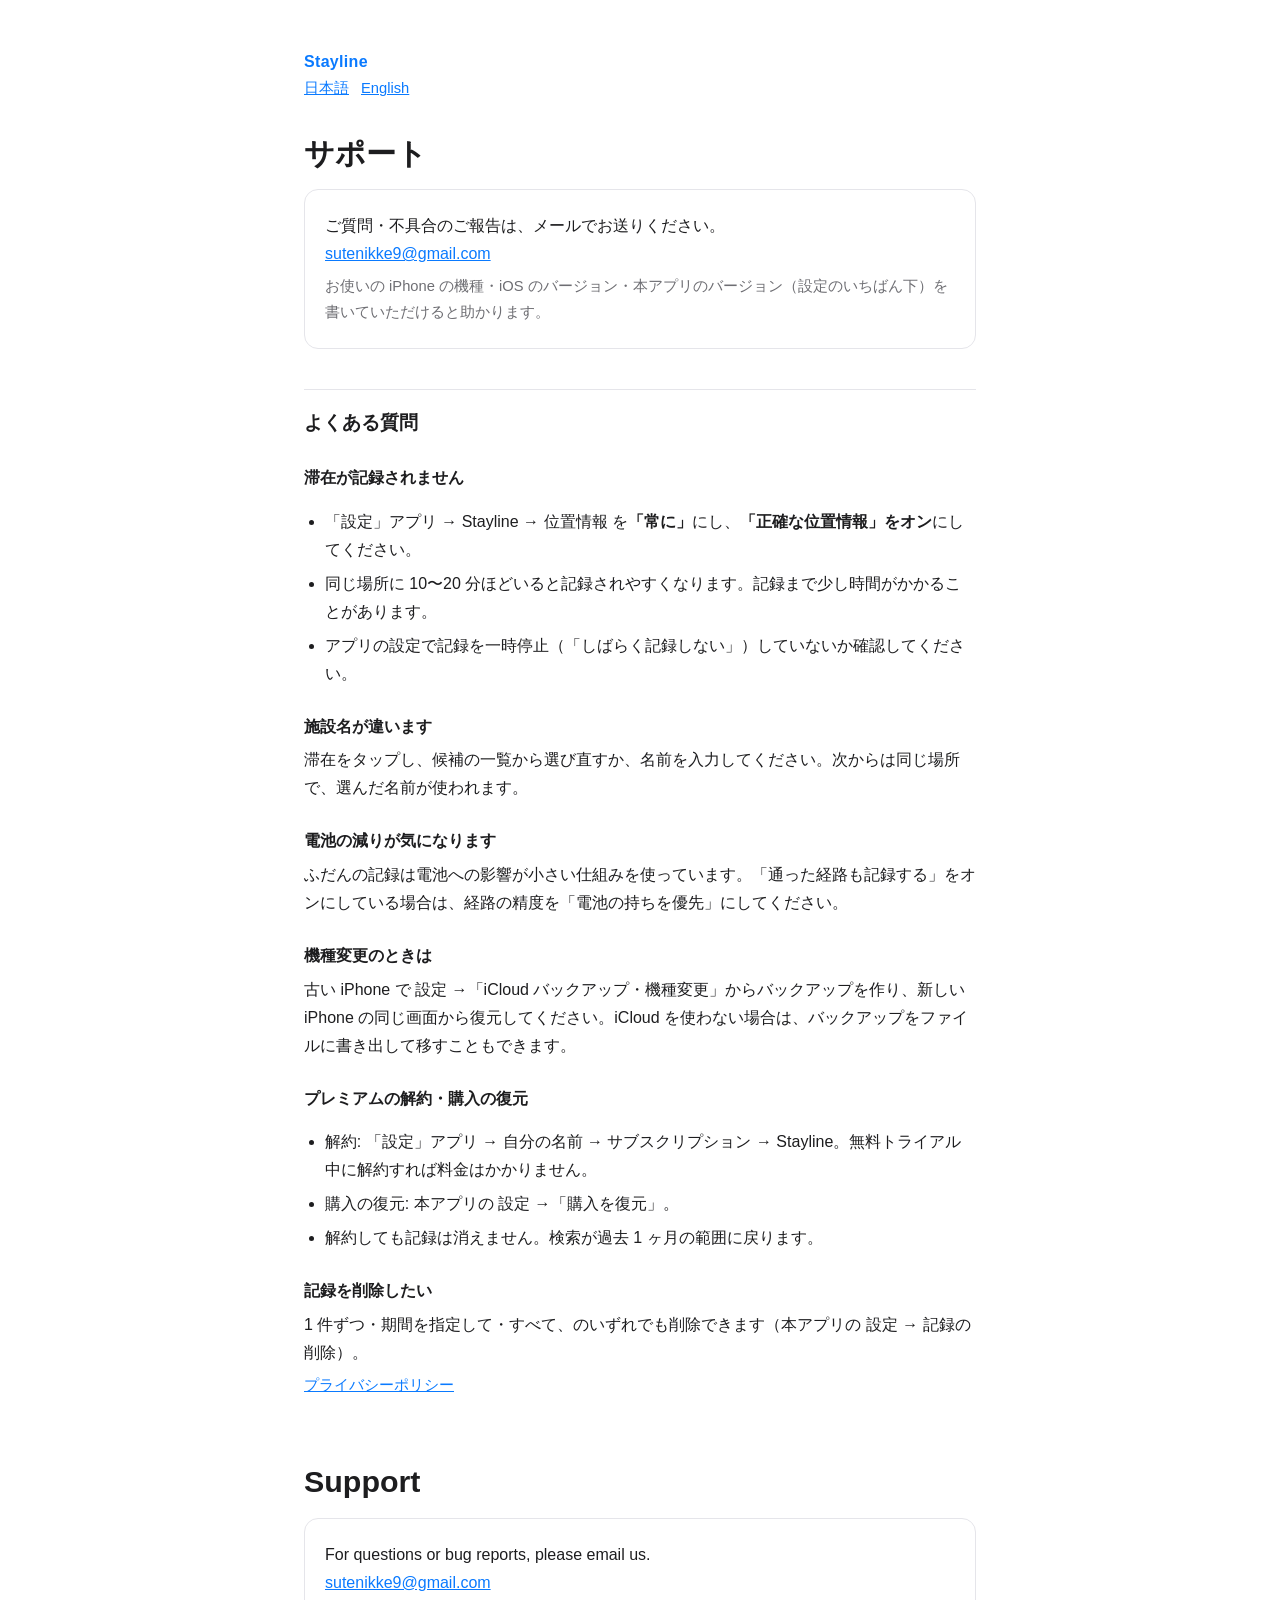
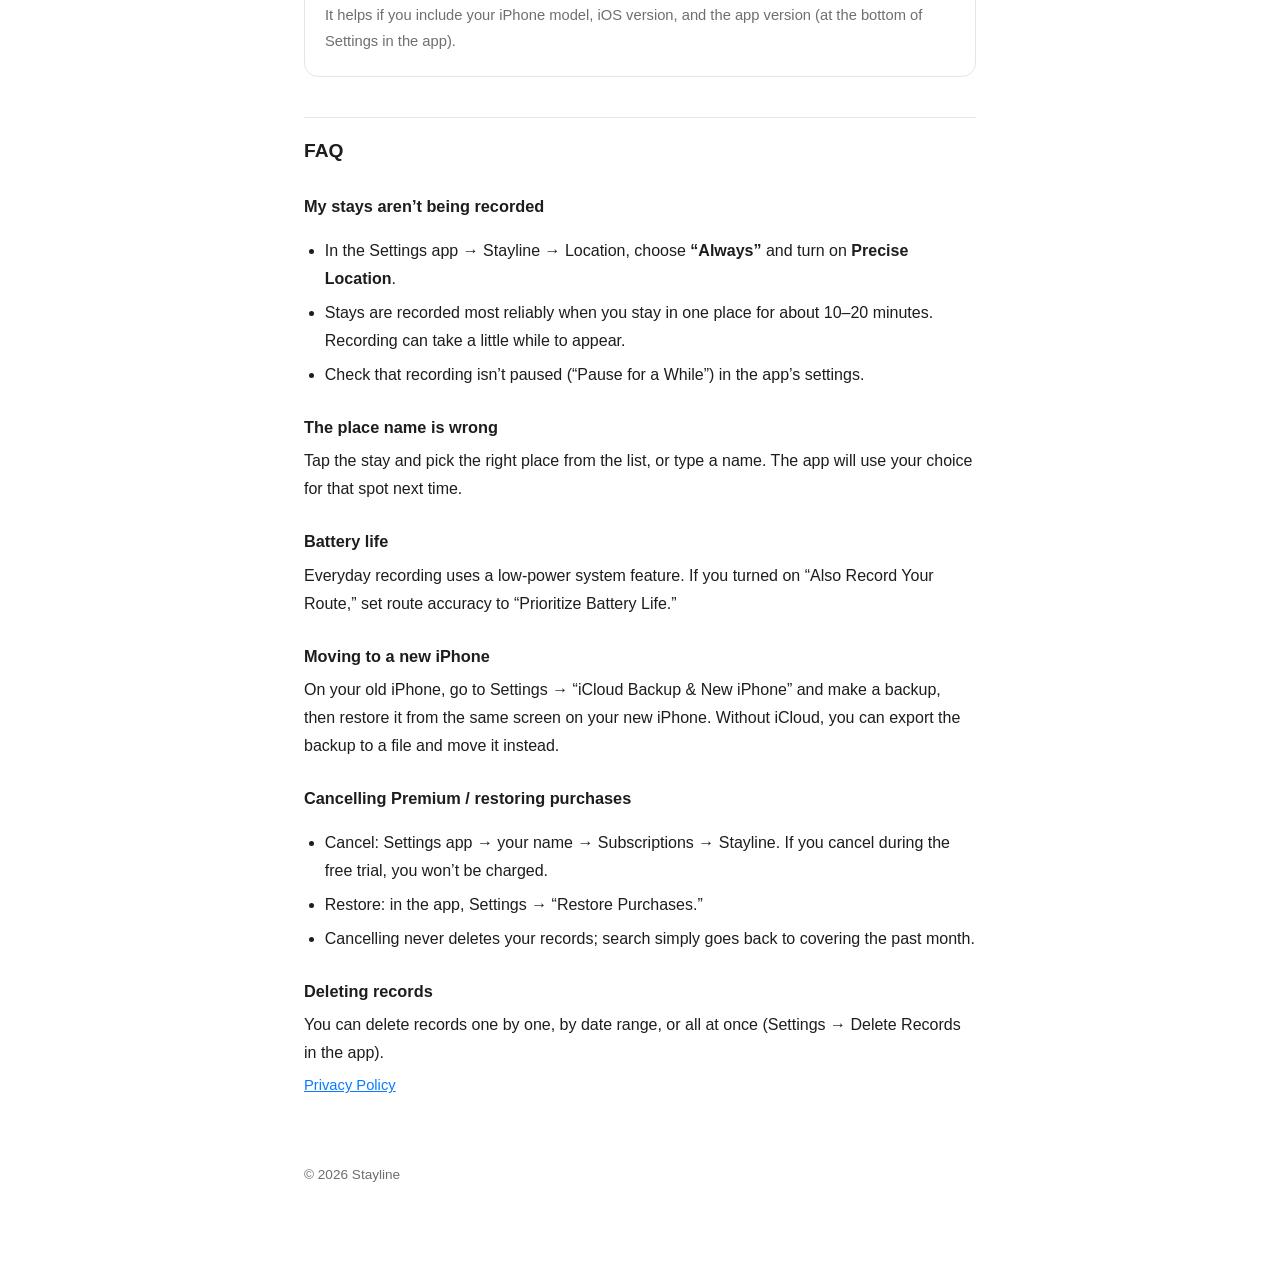
==== support/index.html @ b08b5094 "Add files via upload" ====
<!DOCTYPE html>
<html lang="ja">
<head>
<meta charset="utf-8">
<meta name="viewport" content="width=device-width, initial-scale=1">
<title>サポート / Support — Stayline</title>
<link rel="stylesheet" href="../style.css">
</head>
<body>
<main>
<header>
  <a class="app" href="../">Stayline</a>
  <div class="lang"><a href="#ja">日本語</a><a href="#en">English</a></div>
</header>

<section id="ja" lang="ja">
<h1>サポート</h1>
<div class="card">
  <p>ご質問・不具合のご報告は、メールでお送りください。<br><a href="mailto:sutenikke9@gmail.com">sutenikke9@gmail.com</a></p>
  <p class="muted">お使いの iPhone の機種・iOS のバージョン・本アプリのバージョン（設定のいちばん下）を書いていただけると助かります。</p>
</div>

<h2>よくある質問</h2>
<h3>滞在が記録されません</h3>
<ul>
  <li>「設定」アプリ → Stayline → 位置情報 を<strong>「常に」</strong>にし、<strong>「正確な位置情報」をオン</strong>にしてください。</li>
  <li>同じ場所に 10〜20 分ほどいると記録されやすくなります。記録まで少し時間がかかることがあります。</li>
  <li>アプリの設定で記録を一時停止（「しばらく記録しない」）していないか確認してください。</li>
</ul>
<h3>施設名が違います</h3>
<p>滞在をタップし、候補の一覧から選び直すか、名前を入力してください。次からは同じ場所で、選んだ名前が使われます。</p>
<h3>電池の減りが気になります</h3>
<p>ふだんの記録は電池への影響が小さい仕組みを使っています。「通った経路も記録する」をオンにしている場合は、経路の精度を「電池の持ちを優先」にしてください。</p>
<h3>機種変更のときは</h3>
<p>古い iPhone で 設定 →「iCloud バックアップ・機種変更」からバックアップを作り、新しい iPhone の同じ画面から復元してください。iCloud を使わない場合は、バックアップをファイルに書き出して移すこともできます。</p>
<h3>プレミアムの解約・購入の復元</h3>
<ul>
  <li>解約: 「設定」アプリ → 自分の名前 → サブスクリプション → Stayline。無料トライアル中に解約すれば料金はかかりません。</li>
  <li>購入の復元: 本アプリの 設定 →「購入を復元」。</li>
  <li>解約しても記録は消えません。検索が過去 1 ヶ月の範囲に戻ります。</li>
</ul>
<h3>記録を削除したい</h3>
<p>1 件ずつ・期間を指定して・すべて、のいずれでも削除できます（本アプリの 設定 → 記録の削除）。</p>
<p class="muted"><a href="../privacy/">プライバシーポリシー</a></p>
</section>

<section id="en" lang="en">
<h1>Support</h1>
<div class="card">
  <p>For questions or bug reports, please email us.<br><a href="mailto:sutenikke9@gmail.com">sutenikke9@gmail.com</a></p>
  <p class="muted">It helps if you include your iPhone model, iOS version, and the app version (at the bottom of Settings in the app).</p>
</div>

<h2>FAQ</h2>
<h3>My stays aren’t being recorded</h3>
<ul>
  <li>In the Settings app → Stayline → Location, choose <strong>“Always”</strong> and turn on <strong>Precise Location</strong>.</li>
  <li>Stays are recorded most reliably when you stay in one place for about 10–20 minutes. Recording can take a little while to appear.</li>
  <li>Check that recording isn’t paused (“Pause for a While”) in the app’s settings.</li>
</ul>
<h3>The place name is wrong</h3>
<p>Tap the stay and pick the right place from the list, or type a name. The app will use your choice for that spot next time.</p>
<h3>Battery life</h3>
<p>Everyday recording uses a low-power system feature. If you turned on “Also Record Your Route,” set route accuracy to “Prioritize Battery Life.”</p>
<h3>Moving to a new iPhone</h3>
<p>On your old iPhone, go to Settings → “iCloud Backup &amp; New iPhone” and make a backup, then restore it from the same screen on your new iPhone. Without iCloud, you can export the backup to a file and move it instead.</p>
<h3>Cancelling Premium / restoring purchases</h3>
<ul>
  <li>Cancel: Settings app → your name → Subscriptions → Stayline. If you cancel during the free trial, you won’t be charged.</li>
  <li>Restore: in the app, Settings → “Restore Purchases.”</li>
  <li>Cancelling never deletes your records; search simply goes back to covering the past month.</li>
</ul>
<h3>Deleting records</h3>
<p>You can delete records one by one, by date range, or all at once (Settings → Delete Records in the app).</p>
<p class="muted"><a href="../privacy/">Privacy Policy</a></p>
</section>

<footer>© 2026 Stayline</footer>
</main>
</body>
</html>
---- style.css ----
:root { color-scheme: light dark; --fg:#1d1d1f; --muted:#6e6e73; --bg:#fff; --line:#e5e5ea; --accent:#0a7aff; }
@media (prefers-color-scheme: dark) { :root { --fg:#f5f5f7; --muted:#a1a1a6; --bg:#111113; --line:#2c2c2e; --accent:#409cff; } }
* { box-sizing: border-box; }
body { margin:0; background:var(--bg); color:var(--fg); font: 16px/1.75 -apple-system, BlinkMacSystemFont, "Hiragino Sans", "Helvetica Neue", sans-serif; }
main { max-width: 720px; margin: 0 auto; padding: 48px 24px 80px; }
header { margin-bottom: 32px; }
.app { font-weight: 700; letter-spacing: .02em; color: var(--accent); text-decoration: none; }
h1 { font-size: 1.9rem; line-height: 1.3; margin: 8px 0 4px; }
h2 { font-size: 1.2rem; margin: 40px 0 8px; padding-top: 16px; border-top: 1px solid var(--line); }
h3 { font-size: 1.02rem; margin: 24px 0 4px; }
p, li { margin: 6px 0; }
ul { padding-left: 1.3em; }
.muted { color: var(--muted); font-size: .92rem; }
.lang { display:flex; gap:12px; font-size:.92rem; }
.lang a { color: var(--accent); }
section + section { margin-top: 64px; }
a { color: var(--accent); }
.card { border:1px solid var(--line); border-radius:14px; padding:16px 20px; margin:16px 0; }
footer { margin-top: 64px; font-size: .85rem; color: var(--muted); }
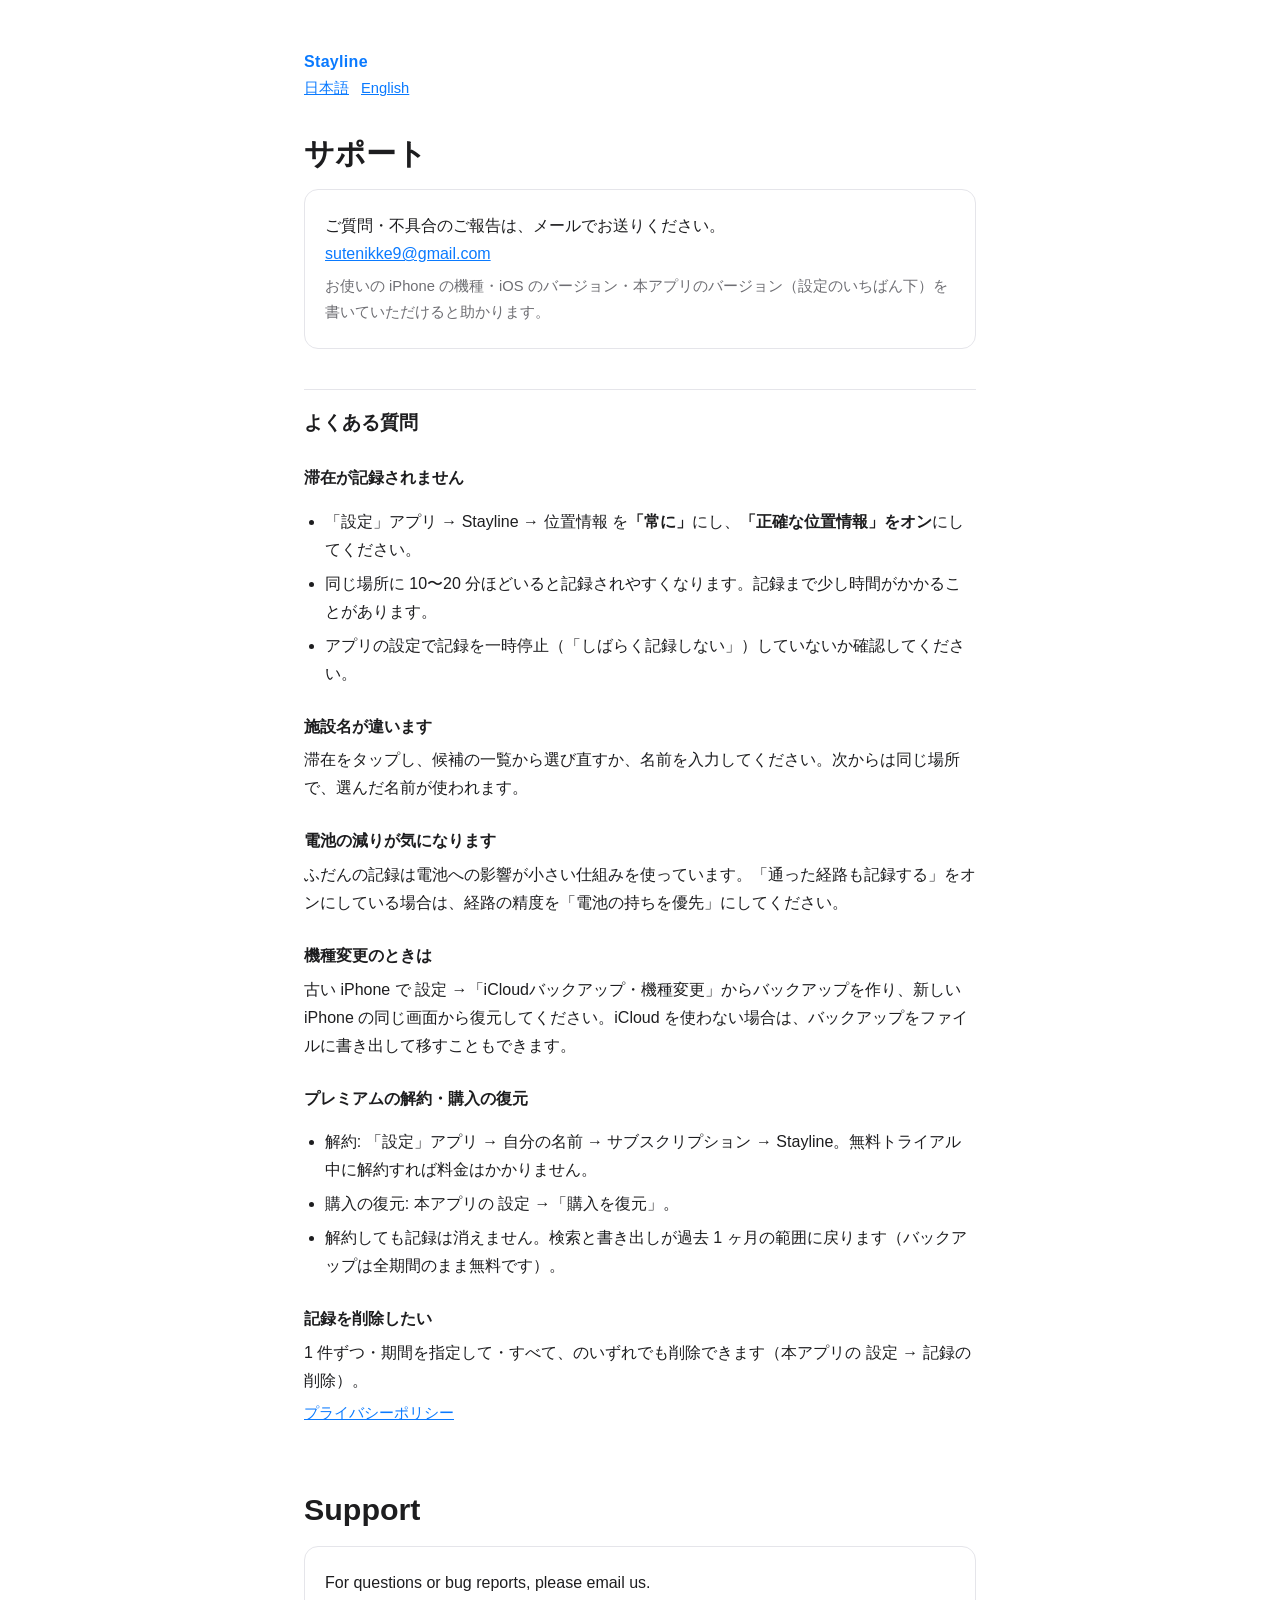
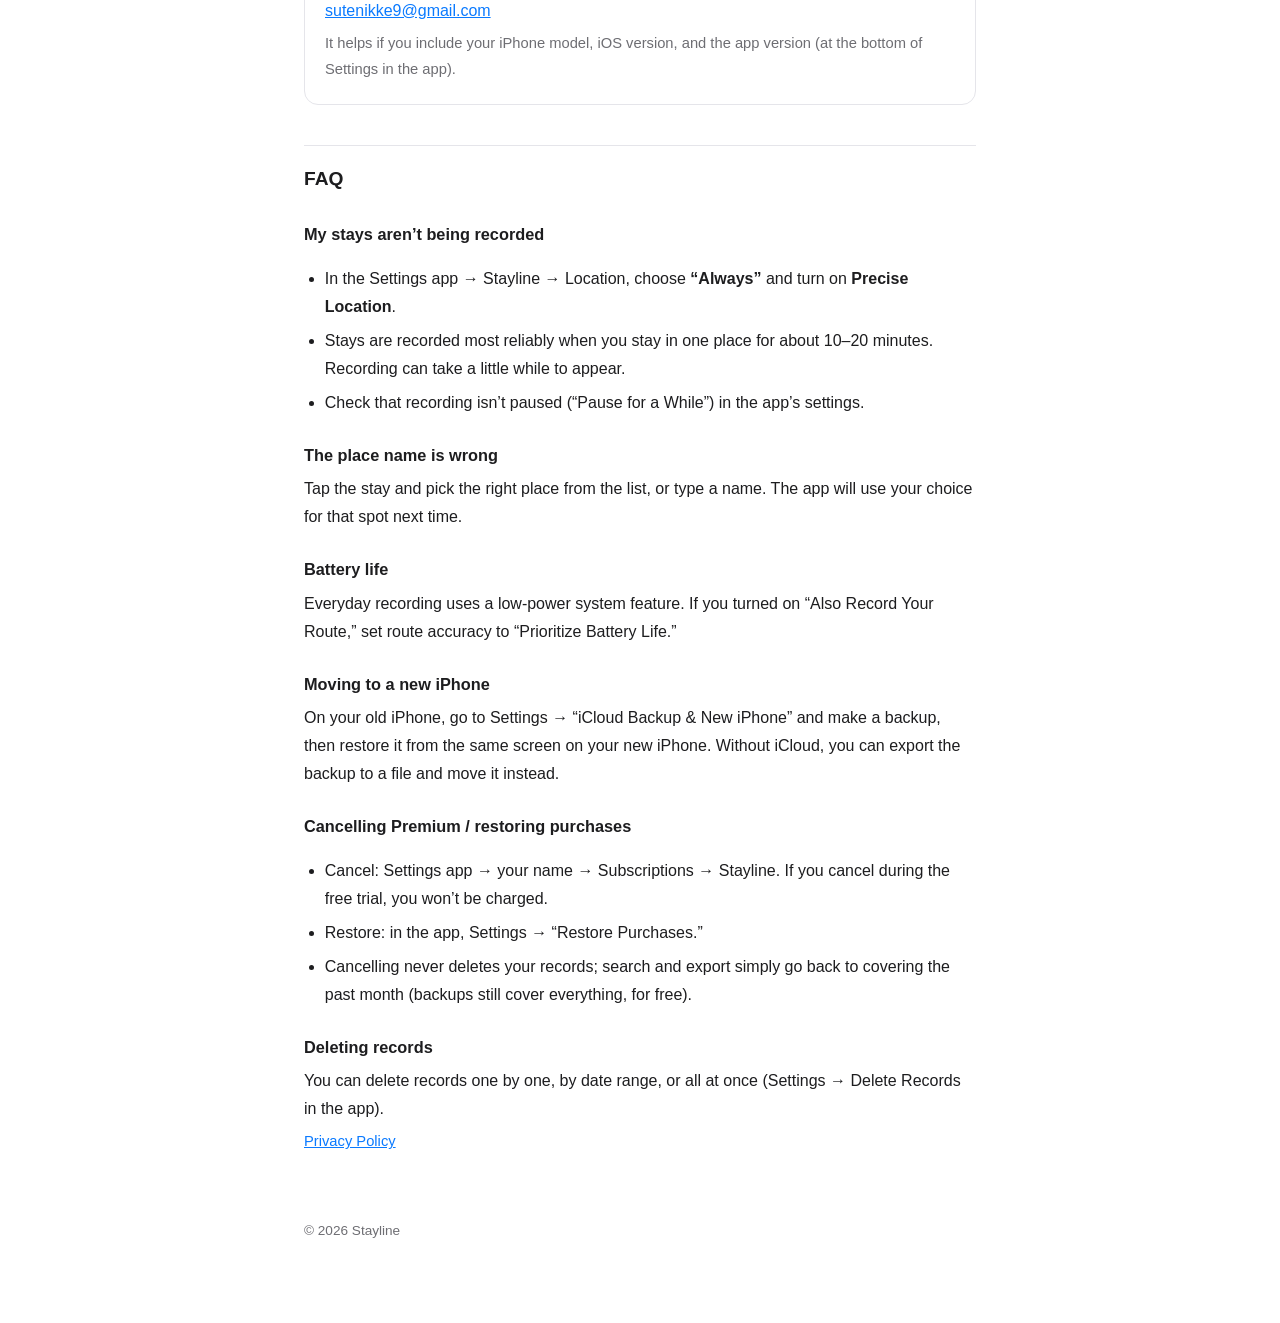
==== commit 6f63f71b: "Add files via upload" ====
--- a/support/index.html
+++ b/support/index.html
@@ -32,12 +32,12 @@
 <h3>電池の減りが気になります</h3>
 <p>ふだんの記録は電池への影響が小さい仕組みを使っています。「通った経路も記録する」をオンにしている場合は、経路の精度を「電池の持ちを優先」にしてください。</p>
 <h3>機種変更のときは</h3>
-<p>古い iPhone で 設定 →「iCloud バックアップ・機種変更」からバックアップを作り、新しい iPhone の同じ画面から復元してください。iCloud を使わない場合は、バックアップをファイルに書き出して移すこともできます。</p>
+<p>古い iPhone で 設定 →「iCloudバックアップ・機種変更」からバックアップを作り、新しい iPhone の同じ画面から復元してください。iCloud を使わない場合は、バックアップをファイルに書き出して移すこともできます。</p>
 <h3>プレミアムの解約・購入の復元</h3>
 <ul>
   <li>解約: 「設定」アプリ → 自分の名前 → サブスクリプション → Stayline。無料トライアル中に解約すれば料金はかかりません。</li>
   <li>購入の復元: 本アプリの 設定 →「購入を復元」。</li>
-  <li>解約しても記録は消えません。検索が過去 1 ヶ月の範囲に戻ります。</li>
+  <li>解約しても記録は消えません。検索と書き出しが過去 1 ヶ月の範囲に戻ります（バックアップは全期間のまま無料です）。</li>
 </ul>
 <h3>記録を削除したい</h3>
 <p>1 件ずつ・期間を指定して・すべて、のいずれでも削除できます（本アプリの 設定 → 記録の削除）。</p>
@@ -68,7 +68,7 @@
 <ul>
   <li>Cancel: Settings app → your name → Subscriptions → Stayline. If you cancel during the free trial, you won’t be charged.</li>
   <li>Restore: in the app, Settings → “Restore Purchases.”</li>
-  <li>Cancelling never deletes your records; search simply goes back to covering the past month.</li>
+  <li>Cancelling never deletes your records; search and export simply go back to covering the past month (backups still cover everything, for free).</li>
 </ul>
 <h3>Deleting records</h3>
 <p>You can delete records one by one, by date range, or all at once (Settings → Delete Records in the app).</p>
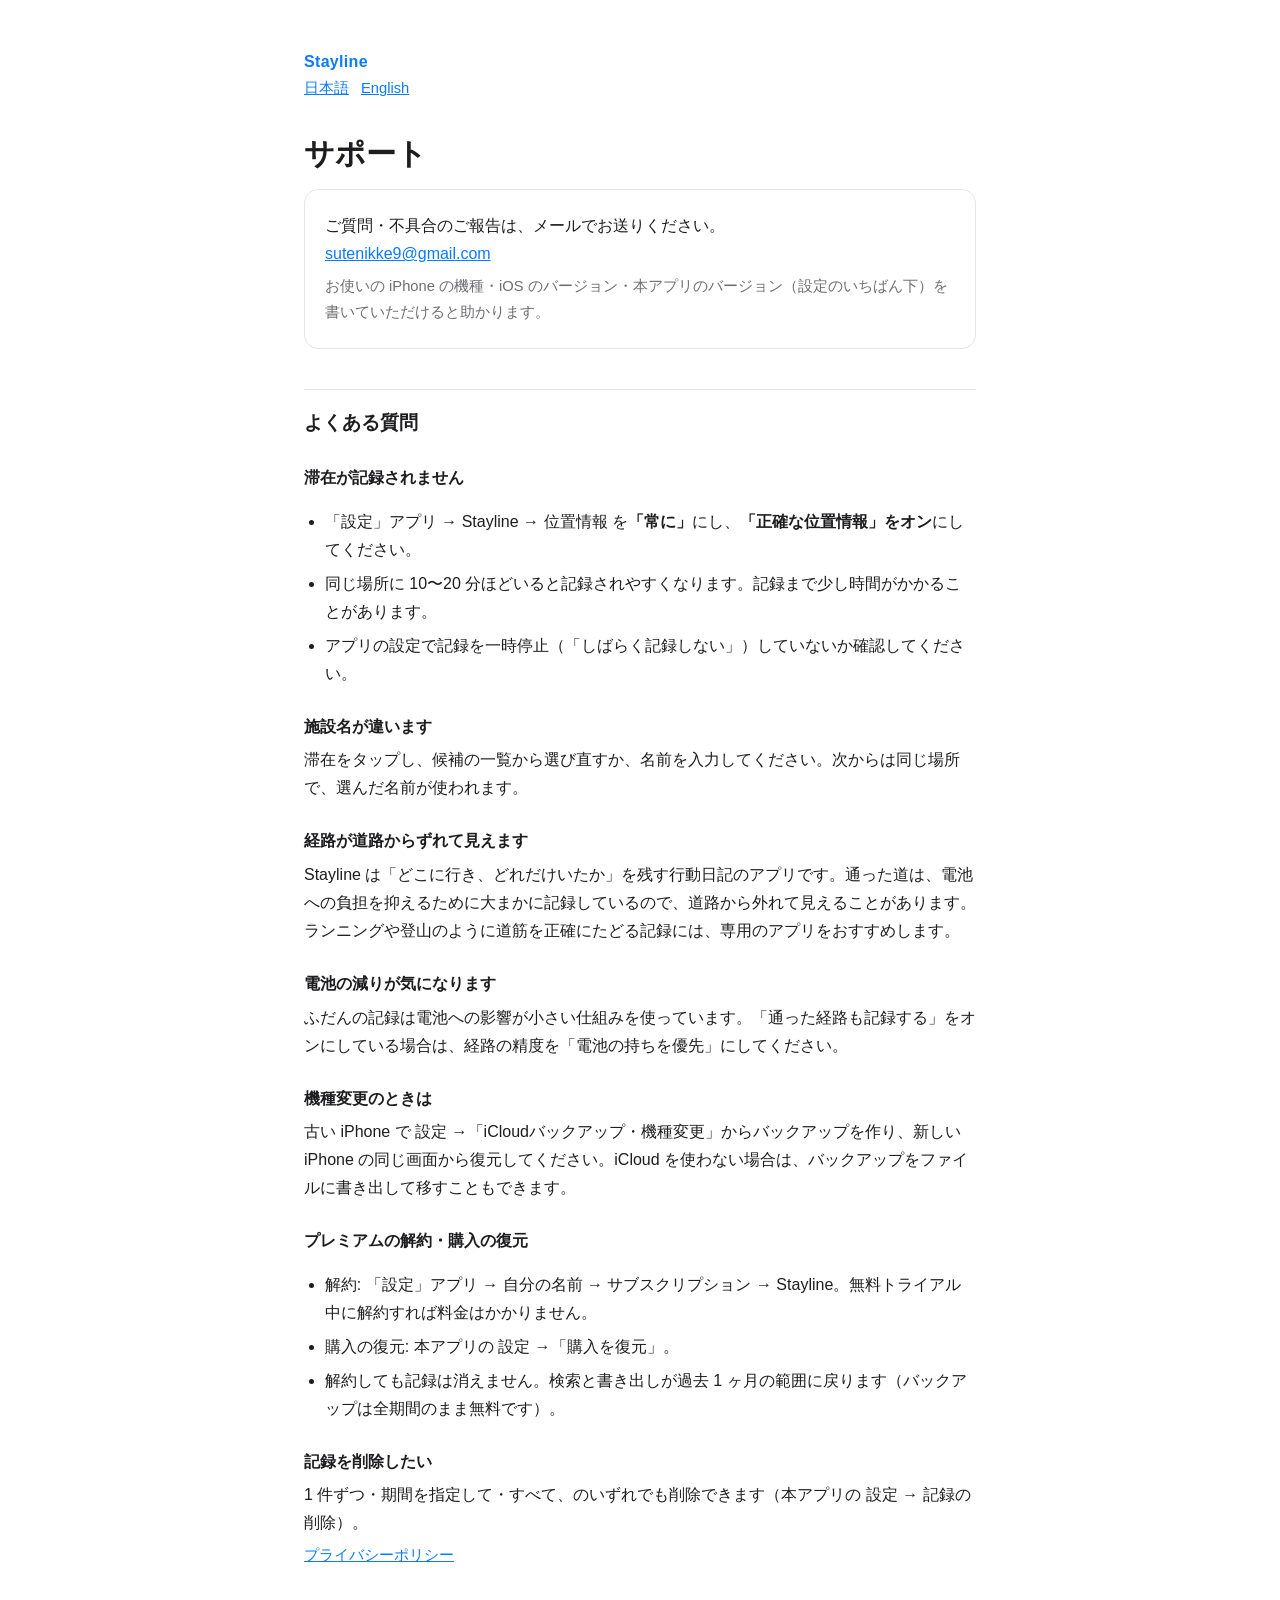
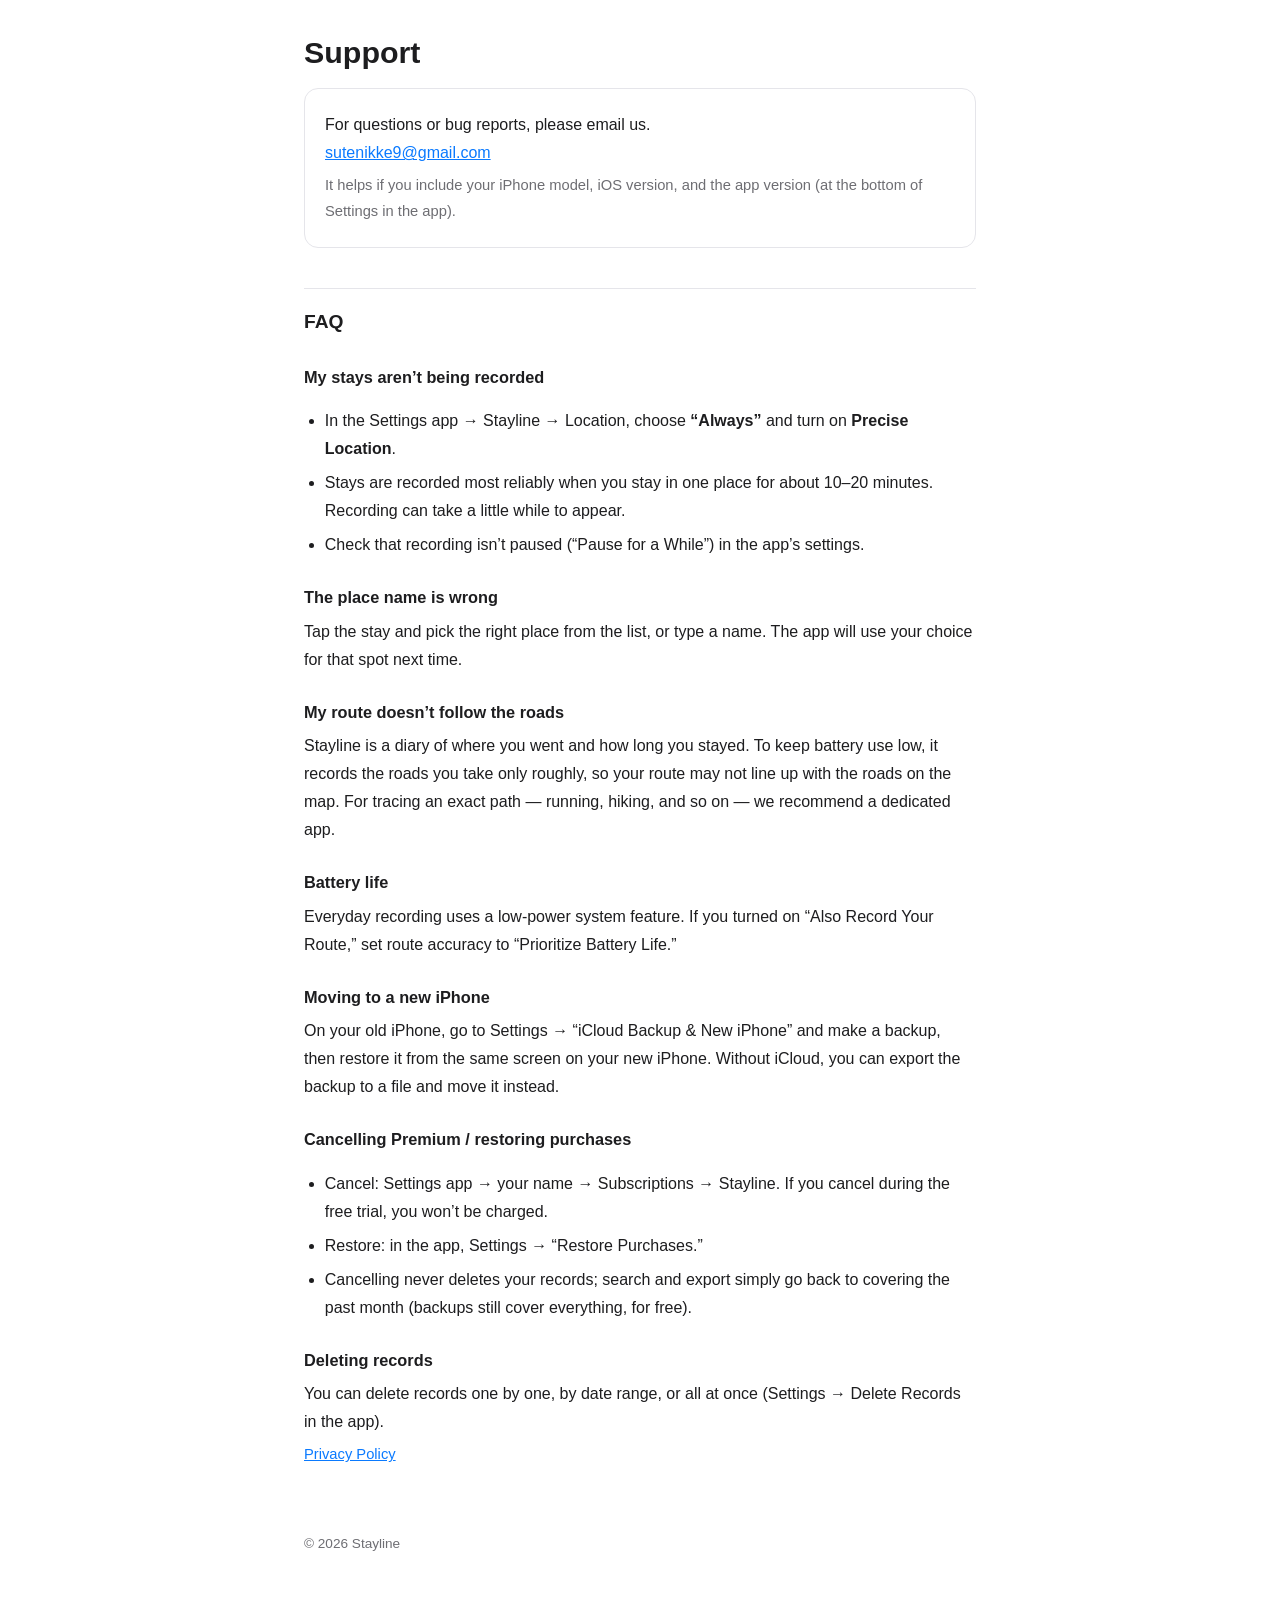
==== commit f734996f: "Add FAQ: routes are recorded roughly (Stayline is a diary of stays)" ====
--- a/support/index.html
+++ b/support/index.html
@@ -29,6 +29,8 @@
 </ul>
 <h3>施設名が違います</h3>
 <p>滞在をタップし、候補の一覧から選び直すか、名前を入力してください。次からは同じ場所で、選んだ名前が使われます。</p>
+<h3>経路が道路からずれて見えます</h3>
+<p>Stayline は「どこに行き、どれだけいたか」を残す行動日記のアプリです。通った道は、電池への負担を抑えるために大まかに記録しているので、道路から外れて見えることがあります。ランニングや登山のように道筋を正確にたどる記録には、専用のアプリをおすすめします。</p>
 <h3>電池の減りが気になります</h3>
 <p>ふだんの記録は電池への影響が小さい仕組みを使っています。「通った経路も記録する」をオンにしている場合は、経路の精度を「電池の持ちを優先」にしてください。</p>
 <h3>機種変更のときは</h3>
@@ -60,6 +62,8 @@
 </ul>
 <h3>The place name is wrong</h3>
 <p>Tap the stay and pick the right place from the list, or type a name. The app will use your choice for that spot next time.</p>
+<h3>My route doesn’t follow the roads</h3>
+<p>Stayline is a diary of where you went and how long you stayed. To keep battery use low, it records the roads you take only roughly, so your route may not line up with the roads on the map. For tracing an exact path — running, hiking, and so on — we recommend a dedicated app.</p>
 <h3>Battery life</h3>
 <p>Everyday recording uses a low-power system feature. If you turned on “Also Record Your Route,” set route accuracy to “Prioritize Battery Life.”</p>
 <h3>Moving to a new iPhone</h3>
